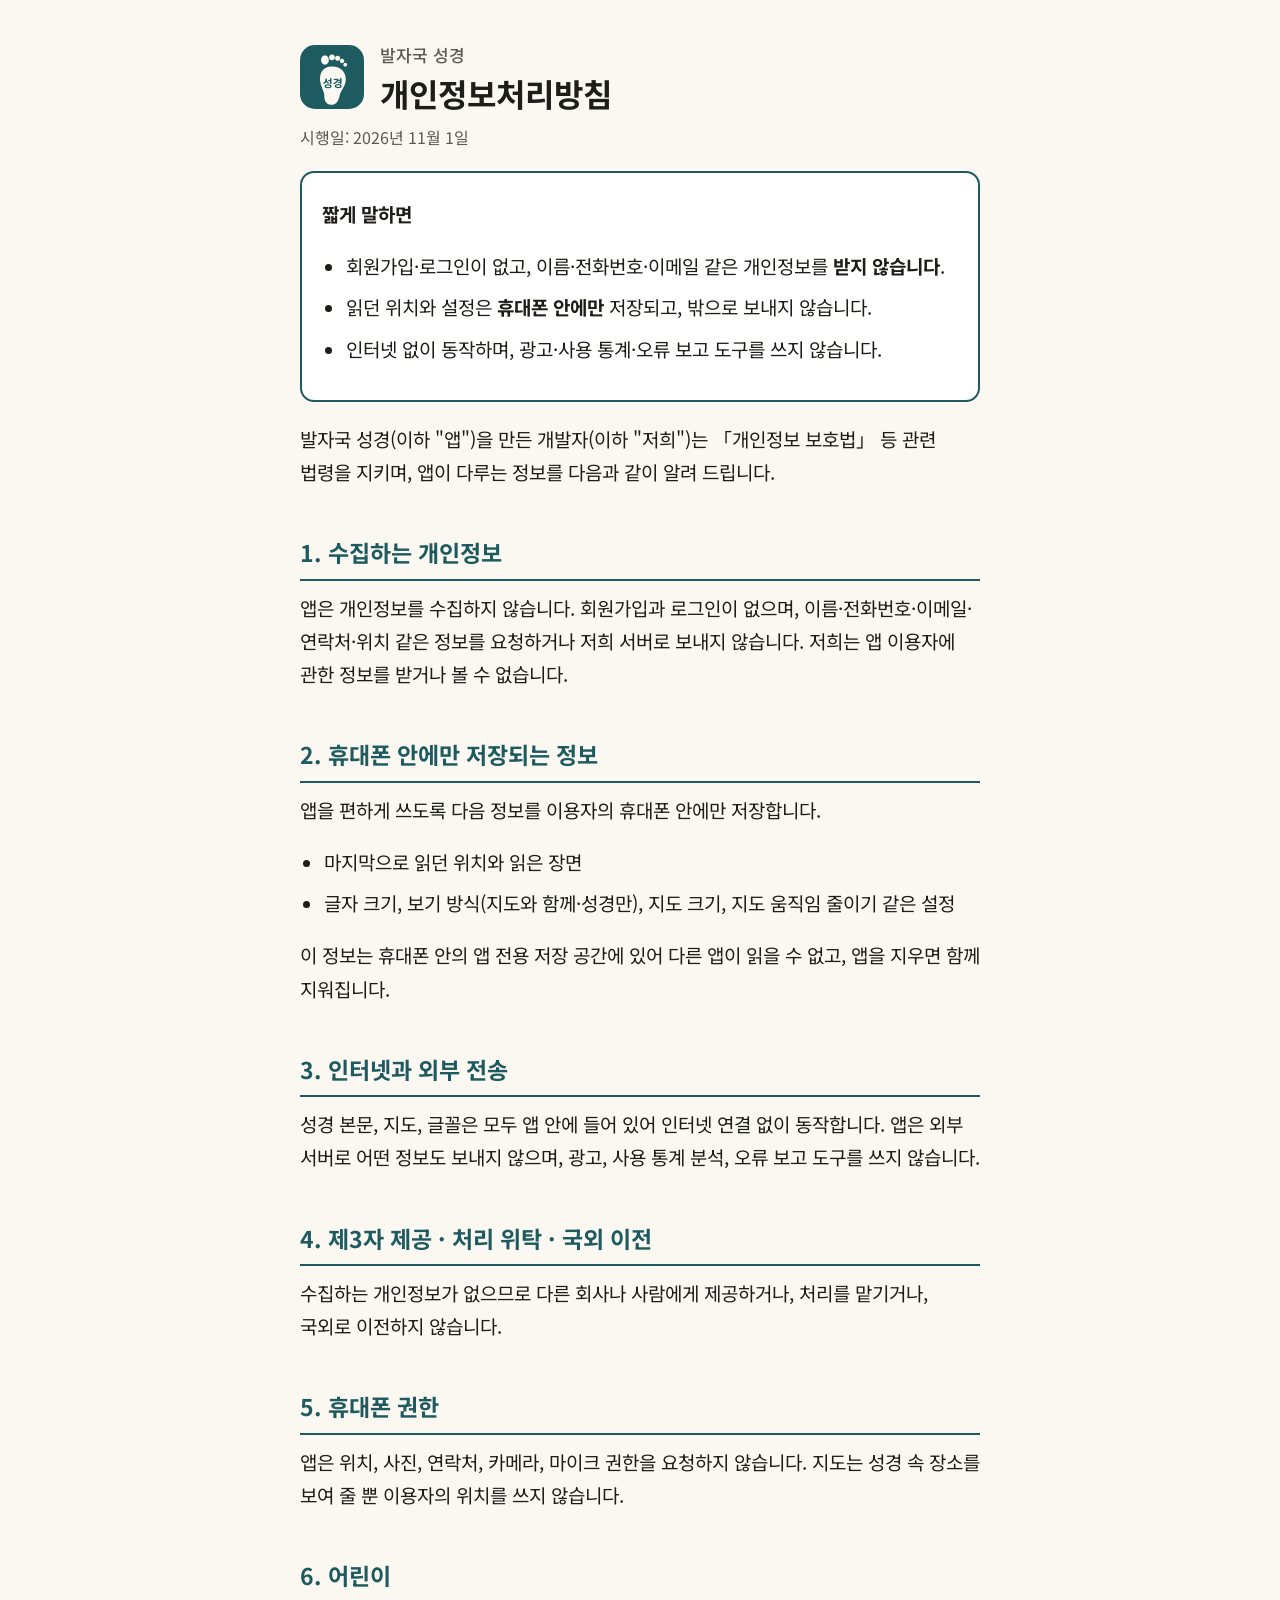
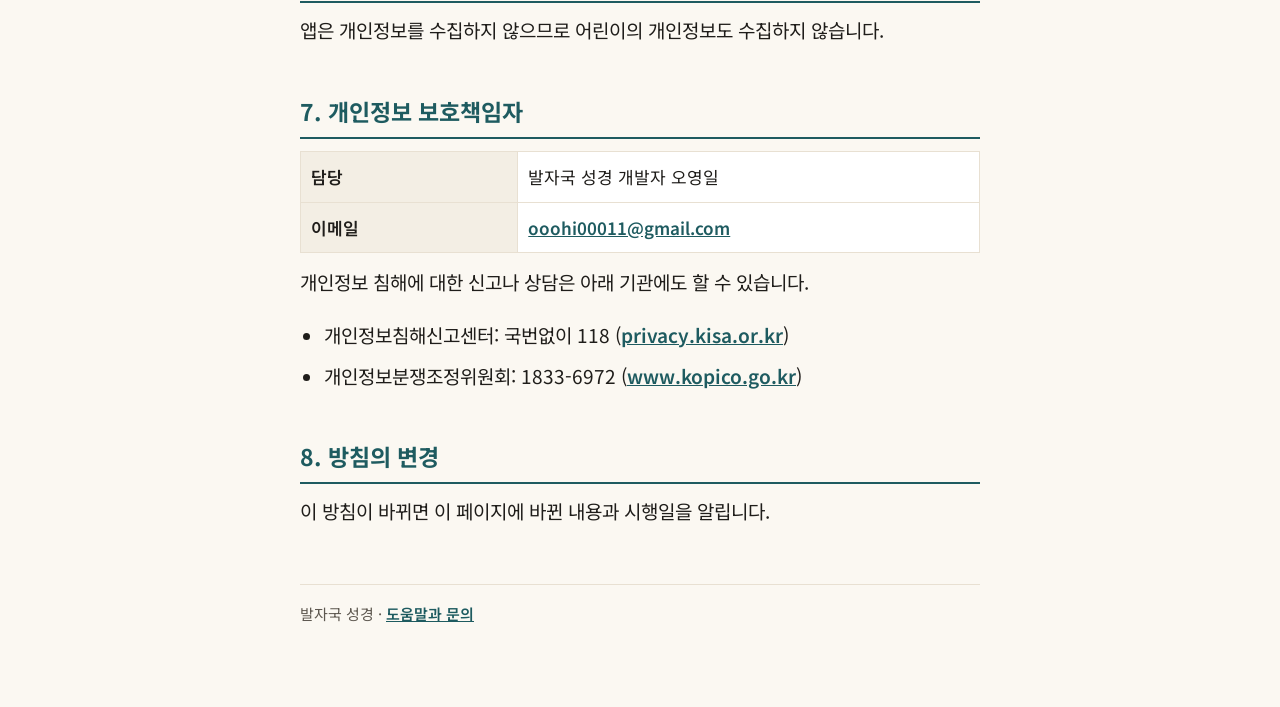
==== privacy.html @ 29ff766f "발자국 성경 도움말·개인정보처리방침 Co-Authored-By: Claude Opus 5.5 <noreply@anthropic.com> Claude-Session: https://" ====
<!doctype html>
<html lang="ko">
<head>
<meta charset="utf-8">
<meta name="viewport" content="width=device-width, initial-scale=1">
<title>개인정보처리방침 · 발자국 성경</title>
<link rel="preconnect" href="https://fonts.googleapis.com">
<link href="https://fonts.googleapis.com/css2?family=Noto+Sans+KR:wght@400;500;700&display=swap" rel="stylesheet">
<link rel="stylesheet" href="style.css">
</head>
<body>
<main>
  <div class="head">
    <img src="icon.png" alt="">
    <div>
      <p class="brand">발자국 성경</p>
      <h1>개인정보처리방침</h1>
    </div>
  </div>
  <p class="meta">시행일: 2026년 11월 1일</p>

  <div class="box">
    <p><strong>짧게 말하면</strong></p>
    <ul>
      <li>회원가입·로그인이 없고, 이름·전화번호·이메일 같은 개인정보를 <strong>받지 않습니다</strong>.</li>
      <li>읽던 위치와 설정은 <strong>휴대폰 안에만</strong> 저장되고, 밖으로 보내지 않습니다.</li>
      <li>인터넷 없이 동작하며, 광고·사용 통계·오류 보고 도구를 쓰지 않습니다.</li>
    </ul>
  </div>

  <p>발자국 성경(이하 "앱")을 만든 개발자(이하 "저희")는 「개인정보 보호법」 등 관련 법령을 지키며, 앱이 다루는 정보를 다음과 같이 알려 드립니다.</p>

  <h2>1. 수집하는 개인정보</h2>
  <p>앱은 개인정보를 수집하지 않습니다. 회원가입과 로그인이 없으며, 이름·전화번호·이메일·연락처·위치 같은 정보를 요청하거나 저희 서버로 보내지 않습니다. 저희는 앱 이용자에 관한 정보를 받거나 볼 수 없습니다.</p>

  <h2>2. 휴대폰 안에만 저장되는 정보</h2>
  <p>앱을 편하게 쓰도록 다음 정보를 이용자의 휴대폰 안에만 저장합니다.</p>
  <ul>
    <li>마지막으로 읽던 위치와 읽은 장면</li>
    <li>글자 크기, 보기 방식(지도와 함께·성경만), 지도 크기, 지도 움직임 줄이기 같은 설정</li>
  </ul>
  <p>이 정보는 휴대폰 안의 앱 전용 저장 공간에 있어 다른 앱이 읽을 수 없고, 앱을 지우면 함께 지워집니다.</p>

  <h2>3. 인터넷과 외부 전송</h2>
  <p>성경 본문, 지도, 글꼴은 모두 앱 안에 들어 있어 인터넷 연결 없이 동작합니다. 앱은 외부 서버로 어떤 정보도 보내지 않으며, 광고, 사용 통계 분석, 오류 보고 도구를 쓰지 않습니다.</p>

  <h2>4. 제3자 제공 · 처리 위탁 · 국외 이전</h2>
  <p>수집하는 개인정보가 없으므로 다른 회사나 사람에게 제공하거나, 처리를 맡기거나, 국외로 이전하지 않습니다.</p>

  <h2>5. 휴대폰 권한</h2>
  <p>앱은 위치, 사진, 연락처, 카메라, 마이크 권한을 요청하지 않습니다. 지도는 성경 속 장소를 보여 줄 뿐 이용자의 위치를 쓰지 않습니다.</p>

  <h2>6. 어린이</h2>
  <p>앱은 개인정보를 수집하지 않으므로 어린이의 개인정보도 수집하지 않습니다.</p>

  <h2>7. 개인정보 보호책임자</h2>
  <table>
    <tr><th>담당</th><td>발자국 성경 개발자 오영일</td></tr>
    <tr><th>이메일</th><td><a href="mailto:ooohi00011@gmail.com">ooohi00011@gmail.com</a></td></tr>
  </table>
  <p>개인정보 침해에 대한 신고나 상담은 아래 기관에도 할 수 있습니다.</p>
  <ul>
    <li>개인정보침해신고센터: 국번없이 118 (<a href="https://privacy.kisa.or.kr">privacy.kisa.or.kr</a>)</li>
    <li>개인정보분쟁조정위원회: 1833-6972 (<a href="https://www.kopico.go.kr">www.kopico.go.kr</a>)</li>
  </ul>

  <h2>8. 방침의 변경</h2>
  <p>이 방침이 바뀌면 이 페이지에 바뀐 내용과 시행일을 알립니다.</p>

  <footer>발자국 성경 · <a href="index.html">도움말과 문의</a></footer>
</main>
</body>
</html>
---- style.css ----
:root {
  --paper: #FBF8F2;
  --card: #FFFFFF;
  --ink: #1F1D1A;
  --sub: #5E5850;
  --line: #E8E0D2;
  --teal: #1E5B60;
  --rust: #B4532A;
}
* { box-sizing: border-box; }
body {
  margin: 0;
  background: var(--paper);
  color: var(--ink);
  font-family: 'Noto Sans KR', -apple-system, 'Apple SD Gothic Neo', 'Malgun Gothic', sans-serif;
  font-size: 19px;
  line-height: 1.75;
  word-break: keep-all;
}
main { max-width: 720px; margin: 0 auto; padding: 40px 20px 80px; }
.head { display: flex; align-items: center; gap: 16px; }
.head img { width: 64px; height: 64px; border-radius: 15px; }
.brand { font-size: 17px; font-weight: 500; color: var(--sub); margin: 0; }
h1 { font-size: 32px; line-height: 1.35; margin: 2px 0 0; }
h2 { font-size: 23px; margin: 44px 0 10px; padding-bottom: 6px; border-bottom: 2px solid var(--teal); color: var(--teal); }
h3 { font-size: 19px; margin: 24px 0 4px; }
p, li { margin: 8px 0; }
ul, ol { padding-left: 24px; }
.meta { color: var(--sub); font-size: 16px; }
.box { background: var(--card); border: 2px solid var(--teal); border-radius: 14px; padding: 16px 20px; margin: 20px 0; }
table { width: 100%; border-collapse: collapse; font-size: 17px; margin: 12px 0; background: var(--card); }
th, td { border: 1px solid var(--line); padding: 10px; text-align: left; vertical-align: top; }
th { background: #F3EEE4; width: 32%; font-weight: 600; }
a { color: var(--teal); font-weight: 600; }
footer { margin-top: 56px; color: var(--sub); font-size: 15px; border-top: 1px solid var(--line); padding-top: 16px; }
@media (max-width: 480px) {
  body { font-size: 18px; }
  h1 { font-size: 27px; }
  th { width: 38%; }
}
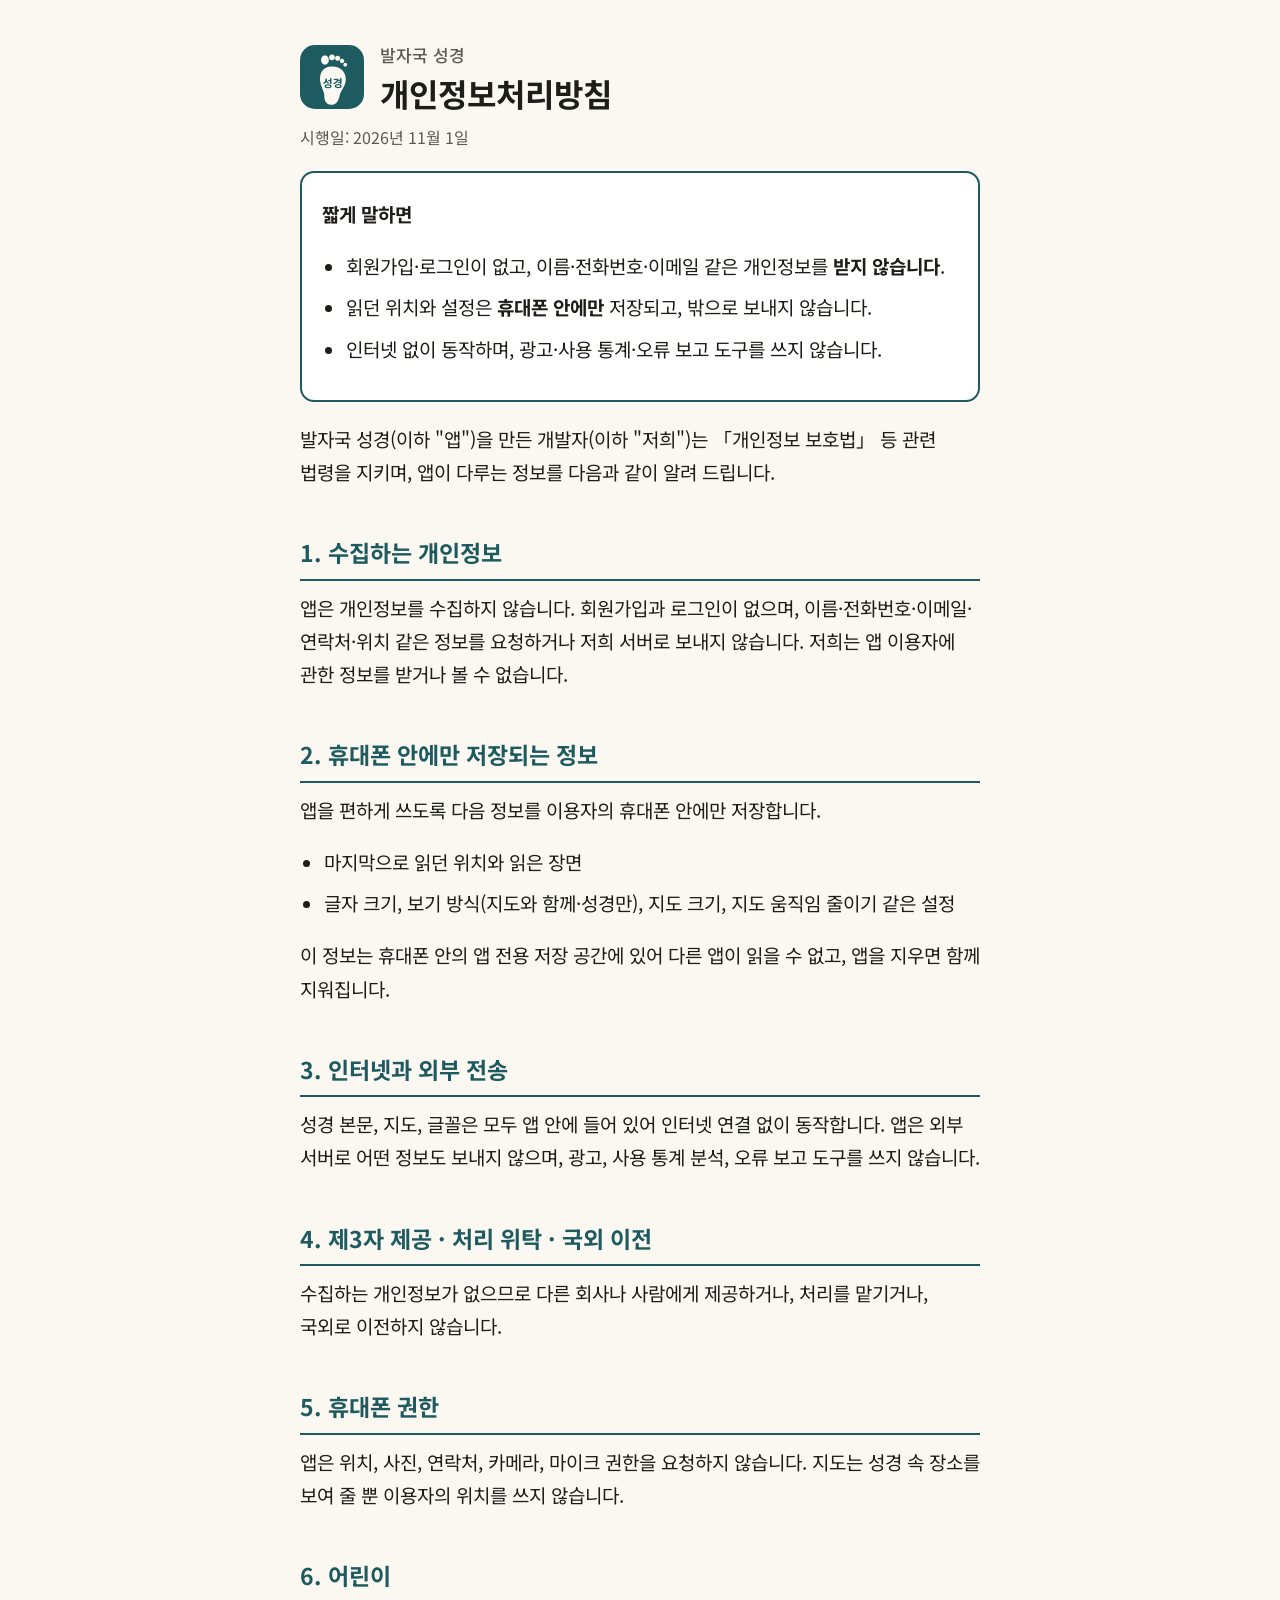
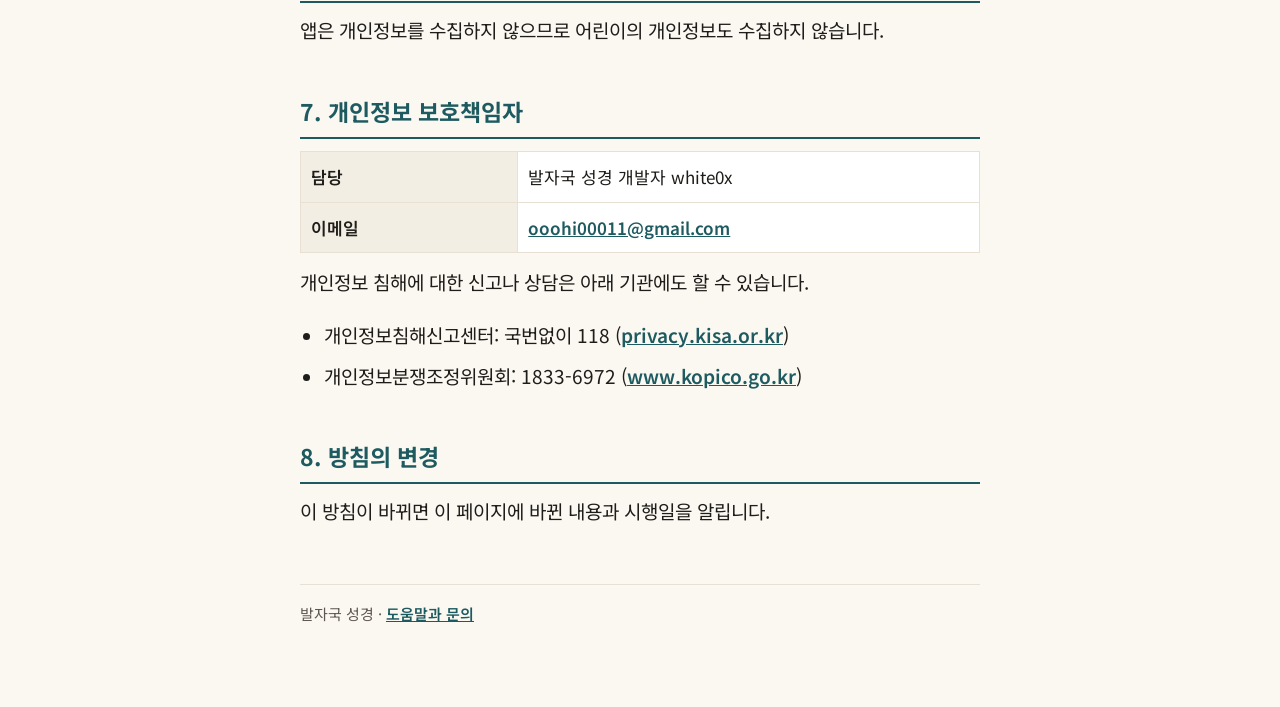
==== commit 63ca98d6: "개발자 표기 white0x Co-Authored-By: Claude Opus 5.5 <noreply@anthropic.com> Claude-Session: https://claud" ====
--- a/privacy.html
+++ b/privacy.html
@@ -55,7 +55,7 @@
 
   <h2>7. 개인정보 보호책임자</h2>
   <table>
-    <tr><th>담당</th><td>발자국 성경 개발자 오영일</td></tr>
+    <tr><th>담당</th><td>발자국 성경 개발자 white0x</td></tr>
     <tr><th>이메일</th><td><a href="mailto:ooohi00011@gmail.com">ooohi00011@gmail.com</a></td></tr>
   </table>
   <p>개인정보 침해에 대한 신고나 상담은 아래 기관에도 할 수 있습니다.</p>
